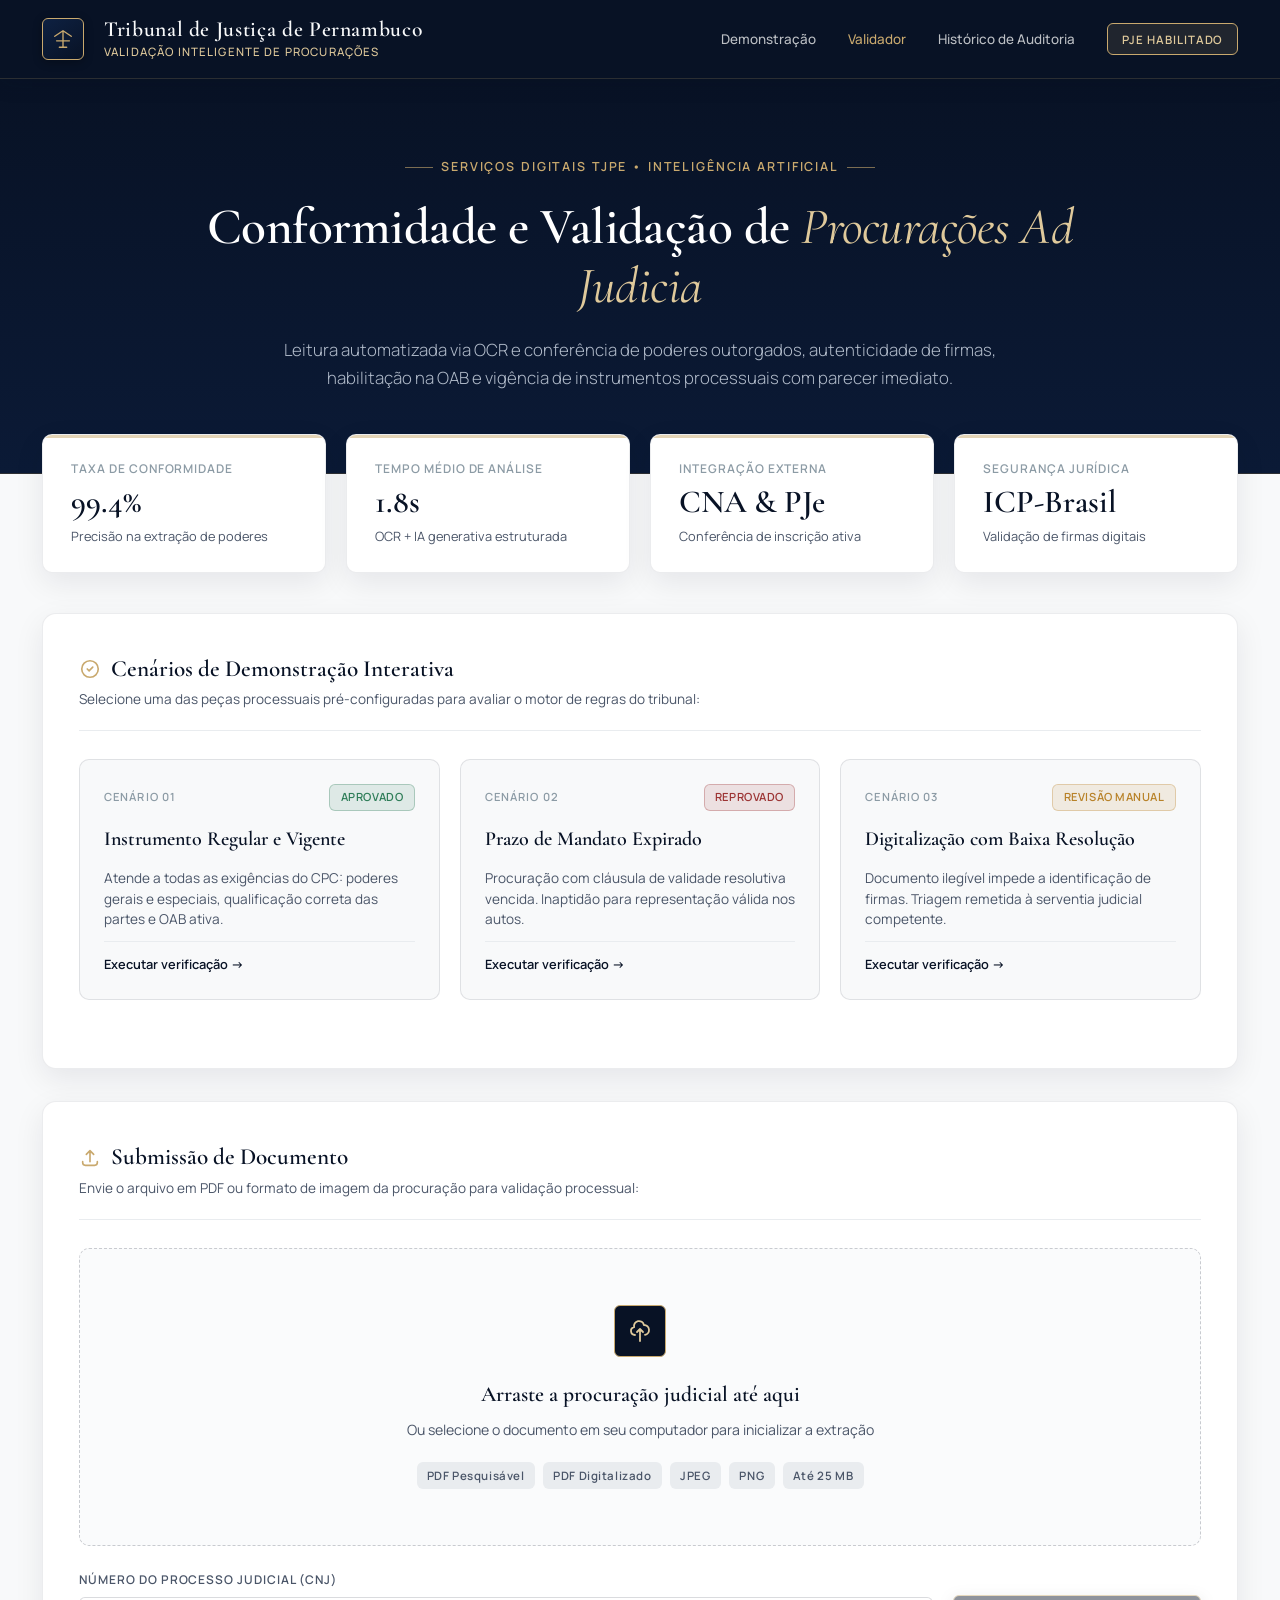
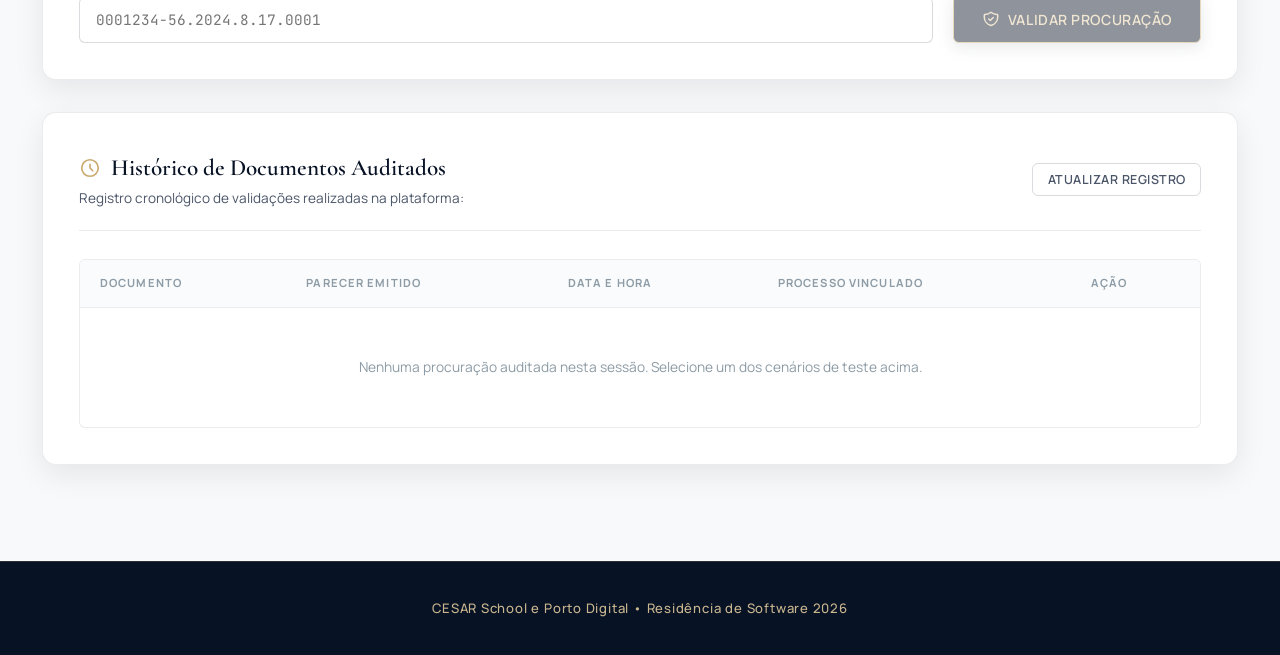
==== ABRIR_SITE.html @ 22f29d1a "feat: interface LegalTech Premium TJPE com paleta institucional e demonstrador interativo" ====
<!DOCTYPE html>
<html lang="pt-BR">
<head>
  <meta charset="UTF-8" />
  <meta name="viewport" content="width=device-width, initial-scale=1.0" />
  <title>TJPE — Validação Inteligente de Procurações</title>
  
  <!-- Tipografia LegalTech Premium: Cormorant Garamond & Manrope -->
  <link rel="preconnect" href="https://fonts.googleapis.com" />
  <link rel="preconnect" href="https://fonts.gstatic.com" crossorigin />
  <link href="https://fonts.googleapis.com/css2?family=Cormorant+Garamond:ital,wght@0,400;0,500;0,600;0,700;1,400&family=Manrope:wght@300;400;500;600;700&family=JetBrains+Mono:wght@400;500&display=swap" rel="stylesheet" />

  <style>
    /* ============================================================
       IDENTIDADE VISUAL: LEGALTECH PREMIUM — TJPE
       Azul-Marinho Profundo | Dourado Champanhe | Branco Off-White
       ============================================================ */
    :root {
      /* Cores Institucionais */
      --marinho-profundo:  #081225;
      --marinho-primario:   #0b1a36;
      --marinho-card:       #0e2142;
      --marinho-hover:      #132b57;
      --marinho-borda:      rgba(201, 169, 110, 0.18);
      
      /* Dourado Champanhe */
      --champanhe:          #c9a96e;
      --champanhe-claro:    #dfc99b;
      --champanhe-suave:    rgba(201, 169, 110, 0.12);
      --champanhe-glow:     rgba(201, 169, 110, 0.25);
      
      /* Tons Claros & Superfícies */
      --off-white:          #f8f9fa;
      --off-white-card:     #ffffff;
      --cinza-suave:        #e9ecef;
      --cinza-grafite:      #4a5568;
      --cinza-escuro:       #2d3748;
      --texto-muted:        #8c9ba5;
      
      /* Status Semânticos Discretos */
      --status-aprovado:    #2e7d58;
      --status-aprovado-bg: rgba(46, 125, 88, 0.12);
      --status-reprovado:   #9c3434;
      --status-reprovado-bg:rgba(156, 52, 52, 0.12);
      --status-revisao:     #b88228;
      --status-revisao-bg:  rgba(184, 130, 40, 0.12);
      
      /* Geometria e Sombras */
      --radius-sm: 6px;
      --radius-md: 10px;
      --radius-lg: 14px;
      --sombra-sutil: 0 4px 20px rgba(0, 0, 0, 0.05);
      --sombra-card: 0 10px 30px rgba(8, 18, 37, 0.08);
      --transicao: all 0.28s cubic-bezier(0.16, 1, 0.3, 1);
    }

    *, *::before, *::after { box-sizing: border-box; margin: 0; padding: 0; }
    html { scroll-behavior: smooth; }

    body {
      background-color: var(--off-white);
      color: var(--cinza-escuro);
      font-family: 'Manrope', system-ui, -apple-system, sans-serif;
      font-size: 15px;
      line-height: 1.65;
      min-height: 100vh;
      display: flex;
      flex-direction: column;
      -webkit-font-smoothing: antialiased;
    }

    /* ---- CABEÇALHO INSTITUCIONAL ---- */
    header {
      background-color: var(--marinho-profundo);
      border-bottom: 1px solid var(--marinho-borda);
      position: sticky;
      top: 0;
      z-index: 1000;
      box-shadow: 0 4px 20px rgba(8, 18, 37, 0.15);
    }

    .header-container {
      max-width: 1260px;
      margin: 0 auto;
      padding: 0 2rem;
      height: 78px;
      display: flex;
      align-items: center;
      justify-content: space-between;
    }

    .brand-group {
      display: flex;
      align-items: center;
      gap: 1.25rem;
      text-decoration: none;
    }

    .brand-seal {
      width: 42px;
      height: 42px;
      border: 1px solid var(--champanhe);
      border-radius: var(--radius-sm);
      display: flex;
      align-items: center;
      justify-content: center;
      background: linear-gradient(145deg, var(--marinho-card), var(--marinho-profundo));
      box-shadow: 0 2px 10px rgba(0,0,0,0.3);
    }

    .brand-seal svg {
      width: 22px;
      height: 22px;
      fill: none;
      stroke: var(--champanhe);
      stroke-width: 1.5;
    }

    .brand-text {
      display: flex;
      flex-direction: column;
    }

    .brand-name {
      font-family: 'Cormorant Garamond', Georgia, serif;
      font-size: 1.35rem;
      font-weight: 600;
      letter-spacing: 0.03em;
      color: var(--off-white);
      line-height: 1.15;
    }

    .brand-subtitle {
      font-size: 0.72rem;
      font-weight: 500;
      color: var(--champanhe-claro);
      letter-spacing: 0.1em;
      text-transform: uppercase;
    }

    .nav-links {
      display: flex;
      align-items: center;
      gap: 2rem;
    }

    .nav-link {
      font-size: 0.84rem;
      font-weight: 500;
      color: rgba(248, 249, 250, 0.75);
      text-decoration: none;
      transition: var(--transicao);
      display: flex;
      align-items: center;
      gap: 0.4rem;
    }

    .nav-link:hover, .nav-link.active {
      color: var(--champanhe);
    }

    .nav-badge-inst {
      border: 1px solid var(--champanhe);
      color: var(--champanhe-claro);
      background: var(--champanhe-suave);
      font-size: 0.72rem;
      font-weight: 600;
      letter-spacing: 0.08em;
      text-transform: uppercase;
      padding: 0.35rem 0.85rem;
      border-radius: var(--radius-sm);
    }

    /* ---- HERO / APRESENTAÇÃO ---- */
    .hero-banner {
      background: linear-gradient(180deg, var(--marinho-profundo) 0%, var(--marinho-primario) 100%);
      color: var(--off-white);
      padding: 4.5rem 2rem 5rem;
      position: relative;
      border-bottom: 1px solid rgba(201, 169, 110, 0.2);
    }

    .hero-content {
      max-width: 900px;
      margin: 0 auto;
      text-align: center;
    }

    .hero-pre-title {
      display: inline-flex;
      align-items: center;
      gap: 0.5rem;
      font-size: 0.78rem;
      font-weight: 600;
      color: var(--champanhe);
      text-transform: uppercase;
      letter-spacing: 0.15em;
      margin-bottom: 1.25rem;
    }

    .hero-pre-title::before, .hero-pre-title::after {
      content: '';
      display: inline-block;
      width: 28px;
      height: 1px;
      background: var(--champanhe);
      opacity: 0.6;
    }

    .hero-title {
      font-family: 'Cormorant Garamond', Georgia, serif;
      font-size: clamp(2.2rem, 4.5vw, 3.2rem);
      font-weight: 600;
      letter-spacing: -0.01em;
      line-height: 1.15;
      margin-bottom: 1.25rem;
      color: #ffffff;
    }

    .hero-title span {
      color: var(--champanhe-claro);
      font-style: italic;
      font-weight: 400;
    }

    .hero-description {
      font-size: 1.05rem;
      color: #b0bac9;
      font-weight: 300;
      line-height: 1.7;
      max-width: 720px;
      margin: 0 auto;
    }

    /* ---- ÁREA PRINCIPAL ---- */
    main {
      flex: 1;
      max-width: 1260px;
      width: 100%;
      margin: -2.5rem auto 4rem;
      padding: 0 2rem;
      position: relative;
      z-index: 10;
    }

    /* ---- CARDS DE INDICADORES (PAINEL RÁPIDO) ---- */
    .metric-grid {
      display: grid;
      grid-template-columns: repeat(auto-fit, minmax(220px, 1fr));
      gap: 1.25rem;
      margin-bottom: 2.5rem;
    }

    .metric-card {
      background: var(--off-white-card);
      border: 1px solid rgba(8, 18, 37, 0.08);
      border-radius: var(--radius-md);
      padding: 1.5rem 1.75rem;
      box-shadow: var(--sombra-card);
      display: flex;
      flex-direction: column;
      gap: 0.5rem;
      position: relative;
      overflow: hidden;
    }

    .metric-card::before {
      content: '';
      position: absolute;
      top: 0; left: 0; right: 0;
      height: 3px;
      background: var(--champanhe);
      opacity: 0.5;
    }

    .metric-label {
      font-size: 0.75rem;
      font-weight: 600;
      color: var(--texto-muted);
      text-transform: uppercase;
      letter-spacing: 0.08em;
    }

    .metric-value {
      font-family: 'Cormorant Garamond', Georgia, serif;
      font-size: 2rem;
      font-weight: 600;
      color: var(--marinho-profundo);
      line-height: 1;
    }

    .metric-desc {
      font-size: 0.8rem;
      color: var(--cinza-grafite);
    }

    /* ---- CARDS INSTITUCIONAIS GERAIS ---- */
    .card-panel {
      background: var(--off-white-card);
      border: 1px solid rgba(8, 18, 37, 0.08);
      border-radius: var(--radius-lg);
      padding: 2.25rem;
      box-shadow: var(--sombra-card);
      margin-bottom: 2rem;
    }

    .panel-header {
      display: flex;
      align-items: center;
      justify-content: space-between;
      border-bottom: 1px solid var(--cinza-suave);
      padding-bottom: 1.25rem;
      margin-bottom: 1.75rem;
    }

    .panel-title {
      font-family: 'Cormorant Garamond', Georgia, serif;
      font-size: 1.45rem;
      font-weight: 600;
      color: var(--marinho-profundo);
      display: flex;
      align-items: center;
      gap: 0.65rem;
    }

    .panel-title svg {
      width: 22px;
      height: 22px;
      stroke: var(--champanhe);
      stroke-width: 1.8;
      fill: none;
    }

    .panel-subtitle {
      font-size: 0.85rem;
      color: var(--cinza-grafite);
    }

    /* ---- CENÁRIOS DE DEMONSTRAÇÃO JURÍDICA ---- */
    .scenarios-grid {
      display: grid;
      grid-template-columns: repeat(auto-fit, minmax(280px, 1fr));
      gap: 1.25rem;
      margin-bottom: 2rem;
    }

    .scenario-box {
      border: 1px solid rgba(8, 18, 37, 0.1);
      border-radius: var(--radius-md);
      padding: 1.5rem;
      background: var(--off-white);
      cursor: pointer;
      transition: var(--transicao);
      display: flex;
      flex-direction: column;
      gap: 0.75rem;
    }

    .scenario-box:hover {
      border-color: var(--champanhe);
      background: #ffffff;
      box-shadow: 0 8px 24px rgba(201, 169, 110, 0.15);
      transform: translateY(-2px);
    }

    .scenario-top {
      display: flex;
      align-items: center;
      justify-content: space-between;
    }

    .scenario-tag {
      font-size: 0.7rem;
      font-weight: 600;
      color: var(--texto-muted);
      letter-spacing: 0.1em;
      text-transform: uppercase;
    }

    .scenario-badge {
      font-size: 0.7rem;
      font-weight: 600;
      padding: 0.2rem 0.65rem;
      border-radius: var(--radius-sm);
      text-transform: uppercase;
      letter-spacing: 0.05em;
    }

    .scenario-badge.aprovado  { background: var(--status-aprovado-bg);  color: var(--status-aprovado); border: 1px solid rgba(46, 125, 88, 0.3); }
    .scenario-badge.reprovado { background: var(--status-reprovado-bg); color: var(--status-reprovado); border: 1px solid rgba(156, 52, 52, 0.3); }
    .scenario-badge.revisao   { background: var(--status-revisao-bg);   color: var(--status-revisao); border: 1px solid rgba(184, 130, 40, 0.3); }

    .scenario-title {
      font-family: 'Cormorant Garamond', Georgia, serif;
      font-size: 1.25rem;
      font-weight: 600;
      color: var(--marinho-profundo);
    }

    .scenario-desc {
      font-size: 0.85rem;
      color: var(--cinza-grafite);
      line-height: 1.5;
    }

    .scenario-cta {
      margin-top: auto;
      padding-top: 0.75rem;
      font-size: 0.8rem;
      font-weight: 600;
      color: var(--marinho-profundo);
      display: flex;
      align-items: center;
      gap: 0.35rem;
      border-top: 1px solid var(--cinza-suave);
    }

    /* ---- ÁREA DE UPLOAD ELEGANTE ---- */
    .upload-zone-legal {
      border: 1.5px dashed rgba(8, 18, 37, 0.2);
      border-radius: var(--radius-md);
      padding: 3.5rem 2rem;
      text-align: center;
      background: #fafbfc;
      cursor: pointer;
      position: relative;
      transition: var(--transicao);
    }

    .upload-zone-legal:hover, .upload-zone-legal.dragover {
      border-color: var(--champanhe);
      background: rgba(201, 169, 110, 0.04);
    }

    .upload-zone-legal input[type="file"] {
      position: absolute;
      inset: 0;
      opacity: 0;
      cursor: pointer;
      width: 100%;
      height: 100%;
    }

    .upload-icon-legal {
      width: 52px;
      height: 52px;
      margin: 0 auto 1.25rem;
      border-radius: var(--radius-sm);
      background: var(--marinho-profundo);
      display: flex;
      align-items: center;
      justify-content: center;
      border: 1px solid var(--champanhe);
    }

    .upload-icon-legal svg {
      width: 24px;
      height: 24px;
      stroke: var(--champanhe-claro);
      fill: none;
      stroke-width: 1.8;
    }

    .upload-prompt-title {
      font-family: 'Cormorant Garamond', Georgia, serif;
      font-size: 1.35rem;
      font-weight: 600;
      color: var(--marinho-profundo);
      margin-bottom: 0.35rem;
    }

    .upload-prompt-sub {
      font-size: 0.88rem;
      color: var(--cinza-grafite);
      margin-bottom: 1.25rem;
    }

    .format-tags {
      display: flex;
      justify-content: center;
      gap: 0.5rem;
      flex-wrap: wrap;
    }

    .format-tag {
      font-size: 0.72rem;
      font-weight: 600;
      color: var(--cinza-grafite);
      background: var(--cinza-suave);
      padding: 0.25rem 0.65rem;
      border-radius: var(--radius-sm);
      letter-spacing: 0.05em;
    }

    /* ---- PREVIEW ARQUIVO ---- */
    .file-preview-strip {
      margin-top: 1.25rem;
      background: #f1f4f8;
      border: 1px solid rgba(8, 18, 37, 0.1);
      border-radius: var(--radius-sm);
      padding: 0.85rem 1.25rem;
      display: flex;
      align-items: center;
      justify-content: space-between;
    }

    .file-preview-meta {
      display: flex;
      align-items: center;
      gap: 0.75rem;
    }

    .file-preview-title {
      font-size: 0.9rem;
      font-weight: 600;
      color: var(--marinho-profundo);
    }

    .file-preview-size {
      font-size: 0.75rem;
      color: var(--texto-muted);
      font-family: 'JetBrains Mono', monospace;
    }

    /* ---- CAMPOS E BOTÕES ---- */
    .form-row {
      display: flex;
      gap: 1.25rem;
      align-items: flex-end;
      margin-top: 1.5rem;
      flex-wrap: wrap;
    }

    .form-group-legal {
      flex: 1;
      min-width: 260px;
    }

    .field-label {
      display: block;
      font-size: 0.75rem;
      font-weight: 600;
      color: var(--cinza-grafite);
      text-transform: uppercase;
      letter-spacing: 0.08em;
      margin-bottom: 0.45rem;
    }

    .field-input {
      width: 100%;
      padding: 0.8rem 1rem;
      border: 1px solid rgba(8, 18, 37, 0.15);
      border-radius: var(--radius-sm);
      font-family: 'JetBrains Mono', monospace;
      font-size: 0.9rem;
      color: var(--cinza-escuro);
      background: #ffffff;
      transition: var(--transicao);
    }

    .field-input:focus {
      outline: none;
      border-color: var(--champanhe);
      box-shadow: 0 0 0 3px rgba(201, 169, 110, 0.2);
    }

    .btn-institution {
      display: inline-flex;
      align-items: center;
      justify-content: center;
      gap: 0.5rem;
      padding: 0.85rem 1.75rem;
      border-radius: var(--radius-sm);
      font-size: 0.88rem;
      font-weight: 600;
      letter-spacing: 0.04em;
      cursor: pointer;
      transition: var(--transicao);
      border: none;
      text-transform: uppercase;
      font-family: 'Manrope', sans-serif;
    }

    .btn-institution-primary {
      background: var(--marinho-profundo);
      color: var(--champanhe-claro);
      border: 1px solid var(--champanhe);
      box-shadow: 0 4px 15px rgba(8, 18, 37, 0.2);
    }

    .btn-institution-primary:hover:not(:disabled) {
      background: var(--marinho-card);
      color: #ffffff;
      box-shadow: 0 6px 20px rgba(8, 18, 37, 0.3);
      transform: translateY(-1px);
    }

    .btn-institution-primary:disabled {
      opacity: 0.45;
      cursor: not-allowed;
    }

    .btn-institution-outline {
      background: transparent;
      border: 1px solid rgba(8, 18, 37, 0.15);
      color: var(--cinza-grafite);
      padding: 0.45rem 0.9rem;
      font-size: 0.78rem;
    }

    .btn-institution-outline:hover {
      border-color: var(--marinho-profundo);
      color: var(--marinho-profundo);
      background: var(--cinza-suave);
    }

    /* ---- STATUS DE PROCESSAMENTO ---- */
    .processing-block {
      margin-top: 1.75rem;
      padding-top: 1.5rem;
      border-top: 1px solid var(--cinza-suave);
    }

    .processing-info {
      display: flex;
      justify-content: space-between;
      font-size: 0.82rem;
      font-weight: 600;
      color: var(--marinho-profundo);
      margin-bottom: 0.5rem;
    }

    .progress-bar-track {
      background: var(--cinza-suave);
      border-radius: 999px;
      height: 5px;
      overflow: hidden;
    }

    .progress-bar-fill {
      height: 100%;
      background: linear-gradient(90deg, var(--marinho-profundo), var(--champanhe));
      width: 0%;
      transition: width 0.35s ease;
    }

    .process-steps {
      display: flex;
      justify-content: space-between;
      margin-top: 1.25rem;
    }

    .step-item {
      display: flex;
      flex-direction: column;
      align-items: center;
      gap: 0.35rem;
      flex: 1;
      opacity: 0.4;
      transition: var(--transicao);
    }

    .step-item.active { opacity: 1; }
    .step-item.completed { opacity: 0.9; }

    .step-bullet {
      width: 28px;
      height: 28px;
      border-radius: 50%;
      background: #ffffff;
      border: 1px solid rgba(8, 18, 37, 0.2);
      display: flex;
      align-items: center;
      justify-content: center;
      font-size: 0.75rem;
      font-weight: 600;
      color: var(--cinza-grafite);
    }

    .step-item.active .step-bullet {
      border-color: var(--champanhe);
      background: var(--marinho-profundo);
      color: var(--champanhe-claro);
    }

    .step-item.completed .step-bullet {
      border-color: var(--status-aprovado);
      background: var(--status-aprovado-bg);
      color: var(--status-aprovado);
    }

    .step-name {
      font-size: 0.68rem;
      font-weight: 600;
      color: var(--cinza-grafite);
      text-transform: uppercase;
      letter-spacing: 0.05em;
    }

    /* ---- RESULTADO DA VALIDAÇÃO ---- */
    .parecer-card {
      border-radius: var(--radius-md);
      padding: 1.75rem 2rem;
      margin-bottom: 2rem;
      display: flex;
      align-items: flex-start;
      gap: 1.5rem;
      border: 1px solid;
    }

    .parecer-card.aprovado {
      background: #f2f9f5;
      border-color: rgba(46, 125, 88, 0.3);
    }

    .parecer-card.reprovado {
      background: #fdf5f5;
      border-color: rgba(156, 52, 52, 0.3);
    }

    .parecer-card.revisao {
      background: #fdfbf5;
      border-color: rgba(184, 130, 40, 0.3);
    }

    .parecer-icon-box {
      width: 52px;
      height: 52px;
      border-radius: var(--radius-sm);
      display: flex;
      align-items: center;
      justify-content: center;
      flex-shrink: 0;
    }

    .parecer-card.aprovado .parecer-icon-box  { background: var(--status-aprovado); color: #fff; }
    .parecer-card.reprovado .parecer-icon-box { background: var(--status-reprovado); color: #fff; }
    .parecer-card.revisao .parecer-icon-box   { background: var(--status-revisao); color: #fff; }

    .parecer-icon-box svg {
      width: 28px;
      height: 28px;
      stroke: currentColor;
      fill: none;
      stroke-width: 2;
    }

    .parecer-title {
      font-family: 'Cormorant Garamond', Georgia, serif;
      font-size: 1.5rem;
      font-weight: 700;
      margin-bottom: 0.25rem;
    }

    .parecer-card.aprovado .parecer-title  { color: var(--status-aprovado); }
    .parecer-card.reprovado .parecer-title { color: var(--status-reprovado); }
    .parecer-card.revisao .parecer-title   { color: var(--status-revisao); }

    .parecer-text {
      font-size: 0.95rem;
      color: var(--cinza-escuro);
      line-height: 1.6;
    }

    /* ---- GRID DE DADOS EXTRAÍDOS ---- */
    .extracted-data-grid {
      display: grid;
      grid-template-columns: repeat(auto-fill, minmax(240px, 1fr));
      gap: 1rem;
      margin: 1.25rem 0 2rem;
    }

    .data-cell {
      background: #fafbfc;
      border: 1px solid rgba(8, 18, 37, 0.08);
      border-radius: var(--radius-sm);
      padding: 0.9rem 1.1rem;
    }

    .data-cell-label {
      font-size: 0.7rem;
      font-weight: 600;
      color: var(--texto-muted);
      text-transform: uppercase;
      letter-spacing: 0.08em;
      margin-bottom: 0.3rem;
    }

    .data-cell-val {
      font-size: 0.9rem;
      font-weight: 600;
      color: var(--marinho-profundo);
      word-break: break-word;
    }

    .data-cell-val.empty {
      color: #a0aec0;
      font-weight: 400;
      font-style: italic;
    }

    /* ---- ITENS DE VERIFICAÇÃO ---- */
    .checklist-rows {
      display: flex;
      flex-direction: column;
      gap: 0.65rem;
      margin-top: 1rem;
    }

    .checklist-row {
      display: flex;
      align-items: flex-start;
      gap: 0.85rem;
      padding: 0.85rem 1.1rem;
      border-radius: var(--radius-sm);
      font-size: 0.88rem;
      border: 1px solid;
    }

    .checklist-row.ok {
      background: #f7faf8;
      border-color: rgba(46, 125, 88, 0.2);
      color: #1e5239;
    }

    .checklist-row.erro {
      background: #fdf7f7;
      border-color: rgba(156, 52, 52, 0.2);
      color: #742525;
    }

    .checklist-row.aviso {
      background: #fdfaf4;
      border-color: rgba(184, 130, 40, 0.2);
      color: #8c6218;
    }

    .checklist-row.info {
      background: #f5f8fc;
      border-color: rgba(8, 18, 37, 0.15);
      color: var(--marinho-profundo);
    }

    /* ---- TABELA DE HISTÓRICO JURÍDICO ---- */
    .table-container-legal {
      overflow-x: auto;
      border: 1px solid rgba(8, 18, 37, 0.08);
      border-radius: var(--radius-sm);
      background: #ffffff;
    }

    table {
      width: 100%;
      border-collapse: collapse;
      font-size: 0.86rem;
      text-align: left;
    }

    thead th {
      padding: 0.9rem 1.25rem;
      font-size: 0.7rem;
      font-weight: 700;
      color: var(--texto-muted);
      letter-spacing: 0.1em;
      text-transform: uppercase;
      background: #fafbfc;
      border-bottom: 1px solid var(--cinza-suave);
      white-space: nowrap;
    }

    tbody tr {
      border-bottom: 1px solid var(--cinza-suave);
      transition: var(--transicao);
    }

    tbody tr:last-child { border-bottom: none; }
    tbody tr:hover { background: #f8fafc; }

    tbody td {
      padding: 0.95rem 1.25rem;
      vertical-align: middle;
      color: var(--cinza-escuro);
    }

    .doc-name {
      font-weight: 600;
      color: var(--marinho-profundo);
      display: flex;
      align-items: center;
      gap: 0.5rem;
    }

    .badge-status-tab {
      display: inline-flex;
      align-items: center;
      gap: 0.35rem;
      font-size: 0.72rem;
      font-weight: 600;
      padding: 0.25rem 0.65rem;
      border-radius: var(--radius-sm);
      text-transform: uppercase;
      letter-spacing: 0.04em;
    }

    .badge-status-tab.aprovado  { background: var(--status-aprovado-bg);  color: var(--status-aprovado); }
    .badge-status-tab.reprovado { background: var(--status-reprovado-bg); color: var(--status-reprovado); }
    .badge-status-tab.revisao   { background: var(--status-revisao-bg);   color: var(--status-revisao); }

    /* ---- TOAST INSTITUCIONAL ---- */
    .toast-deck {
      position: fixed;
      bottom: 2rem;
      right: 2rem;
      z-index: 9999;
      display: flex;
      flex-direction: column;
      gap: 0.5rem;
    }

    .toast-msg {
      background: var(--marinho-profundo);
      color: var(--off-white);
      border: 1px solid var(--champanhe);
      border-radius: var(--radius-sm);
      padding: 0.85rem 1.25rem;
      font-size: 0.85rem;
      box-shadow: 0 10px 30px rgba(0,0,0,0.25);
      animation: fadeInToast 0.3s ease;
      display: flex;
      align-items: center;
      gap: 0.65rem;
    }

    @keyframes fadeInToast {
      from { transform: translateY(15px); opacity: 0; }
      to   { transform: translateY(0);    opacity: 1; }
    }

    /* ---- RODAPÉ DISCRETO, ELEGANTE E CENTRALIZADO ---- */
    footer {
      background-color: var(--marinho-profundo);
      border-top: 1px solid var(--marinho-borda);
      padding: 2.25rem 1.5rem;
      margin-top: auto;
      text-align: center;
    }

    .footer-single-text {
      font-size: 0.82rem;
      font-weight: 500;
      color: var(--champanhe-claro);
      letter-spacing: 0.06em;
      opacity: 0.9;
    }

    .hidden { display: none !important; }

    /* ---- RESPONSIVIDADE ---- */
    @media (max-width: 768px) {
      .header-container { height: 68px; padding: 0 1rem; }
      .nav-links { display: none; }
      .hero-banner { padding: 3.5rem 1rem 4rem; }
      main { padding: 0 1rem; margin-top: -1.5rem; }
      .card-panel { padding: 1.5rem; }
      .process-steps { display: none; }
      .parecer-card { flex-direction: column; gap: 1rem; }
    }
  </style>
</head>
<body>

  <!-- CABEÇALHO INSTITUCIONAL -->
  <header>
    <div class="header-container">
      <a href="#" class="brand-group">
        <div class="brand-seal">
          <svg viewBox="0 0 24 24">
            <path d="M12 3v18M3 9l9-6 9 6M5 14h14M8 21h8" stroke-linecap="round" stroke-linejoin="round"/>
          </svg>
        </div>
        <div class="brand-text">
          <span class="brand-name">Tribunal de Justiça de Pernambuco</span>
          <span class="brand-subtitle">Validação Inteligente de Procurações</span>
        </div>
      </a>

      <nav class="nav-links">
        <a href="#cenarios" class="nav-link">Demonstração</a>
        <a href="#upload" class="nav-link active">Validador</a>
        <a href="#historico" class="nav-link">Histórico de Auditoria</a>
        <span class="nav-badge-inst">PJe Habilitado</span>
      </nav>
    </div>
  </header>

  <!-- HERO / IDENTIFICAÇÃO DO SERVIÇO -->
  <section class="hero-banner">
    <div class="hero-content">
      <div class="hero-pre-title">Serviços Digitais TJPE • Inteligência Artificial</div>
      <h1 class="hero-title">Conformidade e Validação de <span>Procurações Ad Judicia</span></h1>
      <p class="hero-description">
        Leitura automatizada via OCR e conferência de poderes outorgados, autenticidade de firmas, habilitação na OAB e vigência de instrumentos processuais com parecer imediato.
      </p>
    </div>
  </section>

  <main>

    <!-- INDICADORES PRINCIPAIS -->
    <div class="metric-grid">
      <div class="metric-card">
        <span class="metric-label">Taxa de Conformidade</span>
        <span class="metric-value">99.4%</span>
        <span class="metric-desc">Precisão na extração de poderes</span>
      </div>
      <div class="metric-card">
        <span class="metric-label">Tempo Médio de Análise</span>
        <span class="metric-value">1.8s</span>
        <span class="metric-desc">OCR + IA generativa estruturada</span>
      </div>
      <div class="metric-card">
        <span class="metric-label">Integração Externa</span>
        <span class="metric-value">CNA & PJe</span>
        <span class="metric-desc">Conferência de inscrição ativa</span>
      </div>
      <div class="metric-card">
        <span class="metric-label">Segurança Jurídica</span>
        <span class="metric-value">ICP-Brasil</span>
        <span class="metric-desc">Validação de firmas digitais</span>
      </div>
    </div>

    <!-- CENÁRIOS INSTITUCIONAIS -->
    <section id="cenarios" class="card-panel">
      <div class="panel-header">
        <div>
          <h2 class="panel-title">
            <svg viewBox="0 0 24 24"><path d="M9 12l2 2 4-4m6 2a9 9 0 11-18 0 9 9 0 0118 0z" stroke-linecap="round"/></svg>
            Cenários de Demonstração Interativa
          </h2>
          <p class="panel-subtitle">Selecione uma das peças processuais pré-configuradas para avaliar o motor de regras do tribunal:</p>
        </div>
      </div>

      <div class="scenarios-grid">
        <!-- Cenário 1 -->
        <div class="scenario-box" onclick="acionarCenario('cenario1')">
          <div class="scenario-top">
            <span class="scenario-tag">Cenário 01</span>
            <span class="scenario-badge aprovado">Aprovado</span>
          </div>
          <div class="scenario-title">Instrumento Regular e Vigente</div>
          <div class="scenario-desc">Atende a todas as exigências do CPC: poderes gerais e especiais, qualificação correta das partes e OAB ativa.</div>
          <div class="scenario-cta">Executar verificação →</div>
        </div>

        <!-- Cenário 2 -->
        <div class="scenario-box" onclick="acionarCenario('cenario2')">
          <div class="scenario-top">
            <span class="scenario-tag">Cenário 02</span>
            <span class="scenario-badge reprovado">Reprovado</span>
          </div>
          <div class="scenario-title">Prazo de Mandato Expirado</div>
          <div class="scenario-desc">Procuração com cláusula de validade resolutiva vencida. Inaptidão para representação válida nos autos.</div>
          <div class="scenario-cta">Executar verificação →</div>
        </div>

        <!-- Cenário 3 -->
        <div class="scenario-box" onclick="acionarCenario('cenario3')">
          <div class="scenario-top">
            <span class="scenario-tag">Cenário 03</span>
            <span class="scenario-badge revisao">Revisão Manual</span>
          </div>
          <div class="scenario-title">Digitalização com Baixa Resolução</div>
          <div class="scenario-desc">Documento ilegível impede a identificação de firmas. Triagem remetida à serventia judicial competente.</div>
          <div class="scenario-cta">Executar verificação →</div>
        </div>
      </div>
    </section>

    <!-- ÁREA DE UPLOAD E SUBMISSÃO -->
    <section id="upload" class="card-panel">
      <div class="panel-header">
        <div>
          <h2 class="panel-title">
            <svg viewBox="0 0 24 24"><path d="M4 16v1a3 3 0 003 3h10a3 3 0 003-3v-1m-4-8l-4-4m0 0L8 8m4-4v12" stroke-linecap="round" stroke-linejoin="round"/></svg>
            Submissão de Documento
          </h2>
          <p class="panel-subtitle">Envie o arquivo em PDF ou formato de imagem da procuração para validação processual:</p>
        </div>
      </div>

      <div class="upload-zone-legal" id="uploadDropZone">
        <input type="file" id="fileUploadInput" accept=".pdf,.jpg,.jpeg,.png" />
        <div class="upload-icon-legal">
          <svg viewBox="0 0 24 24"><path d="M7 16a4 4 0 01-.88-7.903A5 5 0 1115.9 6L16 6a5 5 0 011 9.9M15 13l-3-3m0 0l-3 3m3-3v12" stroke-linecap="round" stroke-linejoin="round"/></svg>
        </div>
        <div class="upload-prompt-title">Arraste a procuração judicial até aqui</div>
        <div class="upload-prompt-sub">Ou selecione o documento em seu computador para inicializar a extração</div>
        <div class="format-tags">
          <span class="format-tag">PDF Pesquisável</span>
          <span class="format-tag">PDF Digitalizado</span>
          <span class="format-tag">JPEG</span>
          <span class="format-tag">PNG</span>
          <span class="format-tag">Até 25 MB</span>
        </div>
      </div>

      <!-- Preview do Arquivo Selecionado -->
      <div class="file-preview-strip hidden" id="filePreviewStrip">
        <div class="file-preview-meta">
          <svg width="22" height="22" viewBox="0 0 24 24" fill="none" stroke="#081225" stroke-width="1.8">
            <path d="M13 2H6a2 2 0 00-2 2v16a2 2 0 002 2h12a2 2 0 002-2V9z"></path>
            <path d="M13 2v7h7"></path>
          </svg>
          <div>
            <div class="file-preview-title" id="previewFileName">—</div>
            <div class="file-preview-size" id="previewFileSize">—</div>
          </div>
        </div>
        <span class="format-tag" style="background:var(--champanhe-suave); color:var(--marinho-profundo)">Pronto para Envio</span>
      </div>

      <!-- Formulário Processual -->
      <div class="form-row">
        <div class="form-group-legal">
          <label class="field-label" for="numeroProcessoInput">Número do Processo Judicial (CNJ)</label>
          <input type="text" class="field-input" id="numeroProcessoInput" placeholder="0001234-56.2024.8.17.0001" maxlength="25" />
        </div>
        <button class="btn-institution btn-institution-primary" id="btnValidar" disabled onclick="processarEnvio()">
          <svg width="18" height="18" viewBox="0 0 24 24" fill="none" stroke="currentColor" stroke-width="2">
            <path d="M9 12l2 2 4-4m5.618-4.016A11.955 11.955 0 0112 2.944a11.955 11.955 0 01-8.618 3.04A12.02 12.02 0 003 9c0 5.591 3.824 10.29 9 11.622 5.176-1.332 9-6.03 9-11.622 0-1.042-.133-2.052-.382-3.016z" stroke-linecap="round" stroke-linejoin="round"/>
          </svg>
          <span>Validar Procuração</span>
        </button>
      </div>

      <!-- Barra de Progresso e Stepper Processual -->
      <div class="processing-block hidden" id="processingBlock">
        <div class="processing-info">
          <span id="processTextStatus">Iniciando análise pericial…</span>
          <span id="processPercentage">0%</span>
        </div>
        <div class="progress-bar-track">
          <div class="progress-bar-fill" id="progressBarFill"></div>
        </div>
        <div class="process-steps">
          <div class="step-item" data-step="0"><div class="step-bullet">1</div><div class="step-name">Ingresso</div></div>
          <div class="step-item" data-step="1"><div class="step-bullet">2</div><div class="step-name">Tratamento</div></div>
          <div class="step-item" data-step="2"><div class="step-bullet">3</div><div class="step-name">OCR</div></div>
          <div class="step-item" data-step="3"><div class="step-bullet">4</div><div class="step-name">Inteligência</div></div>
          <div class="step-item" data-step="4"><div class="step-bullet">5</div><div class="step-name">Validação</div></div>
        </div>
      </div>
    </section>

    <!-- EXIBIÇÃO DE RESULTADO E PARECER -->
    <section class="card-panel hidden" id="resultadoPanel">
      <div id="resultadoContainer"></div>
    </section>

    <!-- HISTÓRICO DE DOCUMENTOS PROCESSADOS -->
    <section id="historico" class="card-panel">
      <div class="panel-header">
        <div>
          <h2 class="panel-title">
            <svg viewBox="0 0 24 24"><path d="M12 8v4l3 3m6-3a9 9 0 11-18 0 9 9 0 0118 0z" stroke-linecap="round" stroke-linejoin="round"/></svg>
            Histórico de Documentos Auditados
          </h2>
          <p class="panel-subtitle">Registro cronológico de validações realizadas na plataforma:</p>
        </div>
        <button class="btn-institution btn-institution-outline" onclick="atualizarHistoricoVisual()">
          Atualizar Registro
        </button>
      </div>

      <div class="table-container-legal">
        <table>
          <thead>
            <tr>
              <th>Documento</th>
              <th>Parecer Emitido</th>
              <th>Data e Hora</th>
              <th>Processo Vinculado</th>
              <th>Ação</th>
            </tr>
          </thead>
          <tbody id="tbodyHistoricoLegal">
            <tr>
              <td colspan="5" style="text-align:center; padding: 3rem; color:var(--texto-muted);">
                Nenhuma procuração auditada nesta sessão. Selecione um dos cenários de teste acima.
              </td>
            </tr>
          </tbody>
        </table>
      </div>
    </section>

  </main>

  <!-- RODAPÉ REQUISITADO: APENAS UMA VEZ, DISCRETO, ELEGANTE E CENTRALIZADO -->
  <footer>
    <div class="footer-single-text">
      CESAR School e Porto Digital • Residência de Software 2026
    </div>
  </footer>

  <!-- TOAST DE NOTIFICAÇÃO -->
  <div class="toast-deck" id="toastDeck"></div>

  <script>
  'use strict';

  // Base de Cenários Judiciais Pré-estruturados
  const DADOS_CENARIOS = {
    cenario1: {
      status: 'APROVADO',
      mensagem: 'Instrumento de mandato plenamente regular. Atende a todos os requisitos do Código de Processo Civil e provimentos do TJPE.',
      nomeArquivo: 'procuracao_ad_judicia_tjpe_valida.pdf',
      numeroProcessoCnj: '0001234-56.2024.8.17.0001',
      dataProcessamento: new Date().toISOString(),
      dadosExtraidos: {
        numeroProcessoCnj: '0001234-56.2024.8.17.0001',
        nomeOutorgante: 'Maria Helena Albuquerque Cavalcanti',
        cpfCnpjOutorgante: '123.456.789-09',
        nomeOutorgado: 'Dr. Roberto de Souza Leão',
        cpfCnpjOutorgado: '987.654.321-00',
        numeroOab: '45.890',
        secionalOab: 'PE',
        dataOutorga: '15/02/2025',
        dataValidade: 'Vigência por prazo indeterminado',
        poderesConcedidos: 'Cláusula Ad Judicia et Extra com poderes gerais para o foro e específicos para transigir e firmar compromissos.',
        finalidade: 'Representação em Ação Ordinária perante a Comarca do Recife.',
        possuiAssinatura: true,
        tipoAssinatura: 'Certificado Digital ICP-Brasil Válido',
        possuiCarimbo: true
      },
      checks: [
        { tipo: 'ok',    mensagem: 'Qualificação civil e cadastral das partes validada (CPF regular).' },
        { tipo: 'ok',    mensagem: 'Poderes outorgados conferem legitimidade postulatória nos autos.' },
        { tipo: 'ok',    mensagem: 'Inscrição profissional regular junto à Seccional OAB/PE.' },
        { tipo: 'ok',    mensagem: 'Assinatura eletrônica íntegra e não repudiável.' },
        { tipo: 'info',  mensagem: 'Correspondência de numeração com o processo de origem confirmada.' }
      ],
      motivosRejeicao: []
    },
    cenario2: {
      status: 'REPROVADO',
      mensagem: 'Instrumento com eficácia cessada por expiração de prazo resolutivo de vigência.',
      nomeArquivo: 'procuracao_prazo_determinado_vencida.pdf',
      numeroProcessoCnj: '0009876-54.2022.8.17.0002',
      dataProcessamento: new Date().toISOString(),
      dadosExtraidos: {
        numeroProcessoCnj: '0009876-54.2022.8.17.0002',
        nomeOutorgante: 'Comercial Distribuidora Nordestina S.A.',
        cpfCnpjOutorgante: '12.345.678/0001-95',
        nomeOutorgado: 'Dra. Camila de Barros e Silva',
        cpfCnpjOutorgado: '321.654.987-00',
        numeroOab: '12.980',
        secionalOab: 'PE',
        dataOutorga: '10/01/2021',
        dataValidade: '31/12/2022 (Expirado)',
        poderesConcedidos: 'Poderes restritos à defesa no processo de execução fiscal.',
        finalidade: 'Defesa Judicial perante o Tribunal de Justiça.',
        possuiAssinatura: true,
        tipoAssinatura: 'Física com chancela cartorária',
        possuiCarimbo: true
      },
      checks: [
        { tipo: 'ok',   mensagem: 'Representação de pessoa jurídica devidamente identificada com CNPJ ativo.' },
        { tipo: 'ok',   mensagem: 'Inscrição da patrona em situação regular na OAB.' },
        { tipo: 'erro', mensagem: 'EXPIRAÇÃO TEMPORAL: Prazo de eficácia findado em 31/12/2022.' }
      ],
      motivosRejeicao: [
        'O documento estabelece cláusula temporal de vigência já ultrapassada. Faz-se necessária a juntada de novo instrumento procuratório apto a convalidar os atos do patrono.'
      ]
    },
    cenario3: {
      status: 'REVISAO_MANUAL',
      mensagem: 'Condições materiais de digitalização insuficientes para certificação autônoma por IA.',
      nomeArquivo: 'digitalizacao_incompleta_e_ruidosa.jpg',
      numeroProcessoCnj: null,
      dataProcessamento: new Date().toISOString(),
      dadosExtraidos: {
        numeroProcessoCnj: null,
        nomeOutorgante: null,
        cpfCnpjOutorgante: null,
        nomeOutorgado: null,
        cpfCnpjOutorgado: null,
        numeroOab: null,
        secionalOab: null,
        dataOutorga: null,
        dataValidade: null,
        poderesConcedidos: null,
        finalidade: null,
        possuiAssinatura: null,
        tipoAssinatura: null,
        possuiCarimbo: null
      },
      checks: [
        { tipo: 'aviso', mensagem: 'Índice de legibilidade OCR abaixo do limiar de segurança jurídica (60 caracteres úteis).' },
        { tipo: 'aviso', mensagem: 'Inviabilidade de autenticação de firma por perda de nitidez gráfica.' },
        { tipo: 'info',  mensagem: 'Demanda transferida para o escaninho de triagem da diretoria judiciária.' }
      ],
      motivosRejeicao: [
        'A qualidade da imagem impede a extração fidedigna das informações essenciais (partes, poderes e assinatura). Solicita-se a apresentação de cópia em alta definição ou arquivo original nato-digital.'
      ]
    }
  };

  const listaHistorico = [];

  // Configuração da Área de Upload
  const dropZone = document.getElementById('uploadDropZone');
  const fileInput = document.getElementById('fileUploadInput');

  dropZone.addEventListener('dragover', (e) => { e.preventDefault(); dropZone.classList.add('dragover'); });
  dropZone.addEventListener('dragleave', () => dropZone.classList.remove('dragover'));
  dropZone.addEventListener('drop', (e) => {
    e.preventDefault();
    dropZone.classList.remove('dragover');
    if (e.dataTransfer.files[0]) carregarArquivoLocal(e.dataTransfer.files[0]);
  });
  fileInput.addEventListener('change', () => {
    if (fileInput.files[0]) carregarArquivoLocal(fileInput.files[0]);
  });

  function carregarArquivoLocal(file) {
    window._docFile = file;
    document.getElementById('filePreviewStrip').classList.remove('hidden');
    document.getElementById('previewFileName').textContent = file.name;
    document.getElementById('previewFileSize').textContent = formatarBytes(file.size);
    document.getElementById('btnValidar').disabled = false;
    dispararToast(`Arquivo "${file.name}" pronto para processamento.`);
  }

  // Execução de Cenário
  async function acionarCenario(chave) {
    dispararToast(`Carregando ${chave.toUpperCase()}…`);
    await executarPipelineProgresso();
    const cenario = DADOS_CENARIOS[chave];
    exibirParecer(cenario);
    listaHistorico.unshift({ ...cenario });
    atualizarTabelaHistorico();
  }

  // Processamento Manual
  async function processarEnvio() {
    if (!window._docFile) return;
    dispararToast('Processando documento submetido…');
    await executarPipelineProgresso();
    const resultado = { ...DADOS_CENARIOS.cenario1, nomeArquivo: window._docFile.name };
    exibirParecer(resultado);
    listaHistorico.unshift(resultado);
    atualizarTabelaHistorico();
  }

  // Animação de Barra de Progresso
  async function executarPipelineProgresso() {
    const block = document.getElementById('processingBlock');
    block.classList.remove('hidden');

    const etapas = [
      [15, 0, 'Recepção e integridade de arquivo…'],
      [35, 1, 'Tratamento de contraste e ruído ótico (OpenCV)…'],
      [60, 2, 'Extração textual por reconhecimento ótico (Tesseract OCR)…'],
      [85, 3, 'Interpretação semântica e estruturação por IA…'],
      [100, 4, 'Aplicação das regras processuais e de mandato…']
    ];

    for (const [pct, stepIdx, label] of etapas) {
      document.getElementById('progressBarFill').style.width = pct + '%';
      document.getElementById('processPercentage').textContent = pct + '%';
      document.getElementById('processTextStatus').textContent = label;
      document.querySelectorAll('.step-item').forEach((it, i) => {
        it.classList.remove('active', 'completed');
        if (i < stepIdx) it.classList.add('completed');
        else if (i === stepIdx) it.classList.add('active');
      });
      await new Promise(r => setTimeout(r, 400));
    }

    await new Promise(r => setTimeout(r, 300));
    block.classList.add('hidden');
  }

  // Renderização do Parecer Institucional
  function exibirParecer(dados) {
    const painel = document.getElementById('resultadoPanel');
    const container = document.getElementById('resultadoContainer');
    painel.classList.remove('hidden');
    painel.scrollIntoView({ behavior: 'smooth', block: 'start' });

    const status = dados.status || 'REVISAO_MANUAL';
    const cfg = {
      APROVADO: {
        cls: 'aprovado',
        titulo: 'PROCURAÇÃO REGULAR E APROVADA',
        icone: '<svg viewBox="0 0 24 24"><path d="M9 12l2 2 4-4m6 2a9 9 0 11-18 0 9 9 0 0118 0z" stroke-linecap="round"/></svg>'
      },
      REPROVADO: {
        cls: 'reprovado',
        titulo: 'PROCURAÇÃO REPROVADA',
        icone: '<svg viewBox="0 0 24 24"><path d="M10 14l2-2m0 0l2-2m-2 2l-2-2m2 2l2 2m7-2a9 9 0 11-18 0 9 9 0 0118 0z" stroke-linecap="round"/></svg>'
      },
      REVISAO_MANUAL: {
        cls: 'revisao',
        titulo: 'ENCAMINHADA PARA REVISÃO MANUAL',
        icone: '<svg viewBox="0 0 24 24"><path d="M12 9v2m0 4h.01m-6.938 4h13.856c1.54 0 2.502-1.667 1.732-3L13.732 4c-.77-1.333-2.694-1.333-3.464 0L3.34 16c-.77 1.333.192 3 1.732 3z" stroke-linecap="round"/></svg>'
      }
    }[status];

    const extr = dados.dadosExtraidos || {};
    const checks = dados.checks || [];
    const motivos = dados.motivosRejeicao || [];

    container.innerHTML = `
      <div class="parecer-card ${cfg.cls}">
        <div class="parecer-icon-box">${cfg.icone}</div>
        <div>
          <h3 class="parecer-title">${cfg.titulo}</h3>
          <p class="parecer-text">${dados.mensagem || ''}</p>
        </div>
      </div>

      <div class="panel-header" style="margin-top:2rem; margin-bottom:1rem; padding-bottom:0.75rem;">
        <h3 class="panel-title" style="font-size:1.25rem;">
          <svg viewBox="0 0 24 24"><path d="M9 5H7a2 2 0 00-2 2v12a2 2 0 002 2h10a2 2 0 002-2V7a2 2 0 00-2-2h-2M9 5a2 2 0 002 2h2a2 2 0 002-2M9 5a2 2 0 012-2h2a2 2 0 012 2" stroke-linecap="round"/></svg>
          Metadados Estruturados da Procuração
        </h3>
      </div>
      <div class="extracted-data-grid">
        ${renderizarGridDados(extr)}
      </div>

      ${checks.length ? `
        <div class="panel-header" style="margin-top:2rem; margin-bottom:1rem; padding-bottom:0.75rem;">
          <h3 class="panel-title" style="font-size:1.25rem;">
            <svg viewBox="0 0 24 24"><path d="M9 12l2 2 4-4m6 2a9 9 0 11-18 0 9 9 0 0118 0z" stroke-linecap="round"/></svg>
            Verificações Processuais Realizadas
          </h3>
        </div>
        <div class="checklist-rows">
          ${checks.map(c => `
            <div class="checklist-row ${c.tipo || 'info'}">
              <span>${c.tipo === 'ok' ? '✓' : c.tipo === 'erro' ? '✕' : 'ℹ'}</span>
              <span>${c.mensagem}</span>
            </div>
          `).join('')}
        </div>
      ` : ''}

      ${motivos.length ? `
        <div class="panel-header" style="margin-top:2rem; margin-bottom:1rem; padding-bottom:0.75rem;">
          <h3 class="panel-title" style="font-size:1.25rem; color:var(--status-reprovado);">
            <svg viewBox="0 0 24 24"><path d="M12 9v2m0 4h.01m-6.938 4h13.856c1.54 0 2.502-1.667 1.732-3L13.732 4c-.77-1.333-2.694-1.333-3.464 0L3.34 16c-.77 1.333.192 3 1.732 3z" stroke-linecap="round"/></svg>
            Fundamentação da Inaptidão
          </h3>
        </div>
        <div class="checklist-rows">
          ${motivos.map(m => `
            <div class="checklist-row erro">
              <span>✕</span>
              <span>${m}</span>
            </div>
          `).join('')}
        </div>
      ` : ''}
    `;
  }

  function renderizarGridDados(d) {
    const legendas = {
      numeroProcessoCnj: 'Nº Processo CNJ',
      nomeOutorgante: 'Outorgante (Mandante)',
      cpfCnpjOutorgante: 'CPF / CNPJ Outorgante',
      nomeOutorgado: 'Outorgado (Advogado)',
      cpfCnpjOutorgado: 'CPF do Outorgado',
      numeroOab: 'Registro OAB',
      secionalOab: 'Seccional OAB',
      dataOutorga: 'Data de Outorga',
      dataValidade: 'Prazo de Validade',
      poderesConcedidos: 'Poderes Concedidos',
      finalidade: 'Finalidade Processual',
      possuiAssinatura: 'Assinatura',
      tipoAssinatura: 'Modalidade da Assinatura',
      possuiCarimbo: 'Chancela / Carimbo'
    };

    return Object.entries(legendas).map(([chave, titulo]) => {
      let valor = d[chave];
      let vazio = false;
      if (valor === null || valor === undefined || valor === '') {
        valor = 'Não identificado';
        vazio = true;
      } else if (typeof valor === 'boolean') {
        valor = valor ? 'Identificado' : 'Não localizado';
      }

      return `
        <div class="data-cell">
          <div class="data-cell-label">${titulo}</div>
          <div class="data-cell-val ${vazio ? 'empty' : ''}">${valor}</div>
        </div>
      `;
    }).join('');
  }

  // Tabela Histórica
  function atualizarTabelaHistorico() {
    const tbody = document.getElementById('tbodyHistoricoLegal');
    if (!listaHistorico.length) return;

    tbody.innerHTML = listaHistorico.map((it, idx) => {
      const cls = it.status === 'APROVADO' ? 'aprovado' : it.status === 'REPROVADO' ? 'reprovado' : 'revisao';
      const label = it.status === 'APROVADO' ? 'Aprovado' : it.status === 'REPROVADO' ? 'Reprovado' : 'Revisão';
      const hora = new Date(it.dataProcessamento).toLocaleTimeString('pt-BR');

      return `
        <tr>
          <td><div class="doc-name">📄 ${it.nomeArquivo || 'documento.pdf'}</div></td>
          <td><span class="badge-status-tab ${cls}">${label}</span></td>
          <td style="font-family:'JetBrains Mono',monospace; font-size:0.8rem">${hora}</td>
          <td style="font-family:'JetBrains Mono',monospace">${it.numeroProcessoCnj || '—'}</td>
          <td>
            <button class="btn-institution btn-institution-outline" onclick="abrirRegistroHistorico(${idx})">
              Ver Parecer
            </button>
          </td>
        </tr>
      `;
    }).join('');
  }

  function abrirRegistroHistorico(i) {
    exibirParecer(listaHistorico[i]);
  }

  function atualizarHistoricoVisual() {
    atualizarTabelaHistorico();
    dispararToast('Histórico atualizado.');
  }

  function dispararToast(txt) {
    const deck = document.getElementById('toastDeck');
    const box = document.createElement('div');
    box.className = 'toast-msg';
    box.innerHTML = `<span>⚖️</span><span>${txt}</span>`;
    deck.appendChild(box);
    setTimeout(() => box.remove(), 3500);
  }

  function formatarBytes(b) {
    if (b < 1024) return b + ' B';
    if (b < 1024 * 1024) return (b / 1024).toFixed(1) + ' KB';
    return (b / (1024 * 1024)).toFixed(1) + ' MB';
  }
  </script>
</body>
</html>
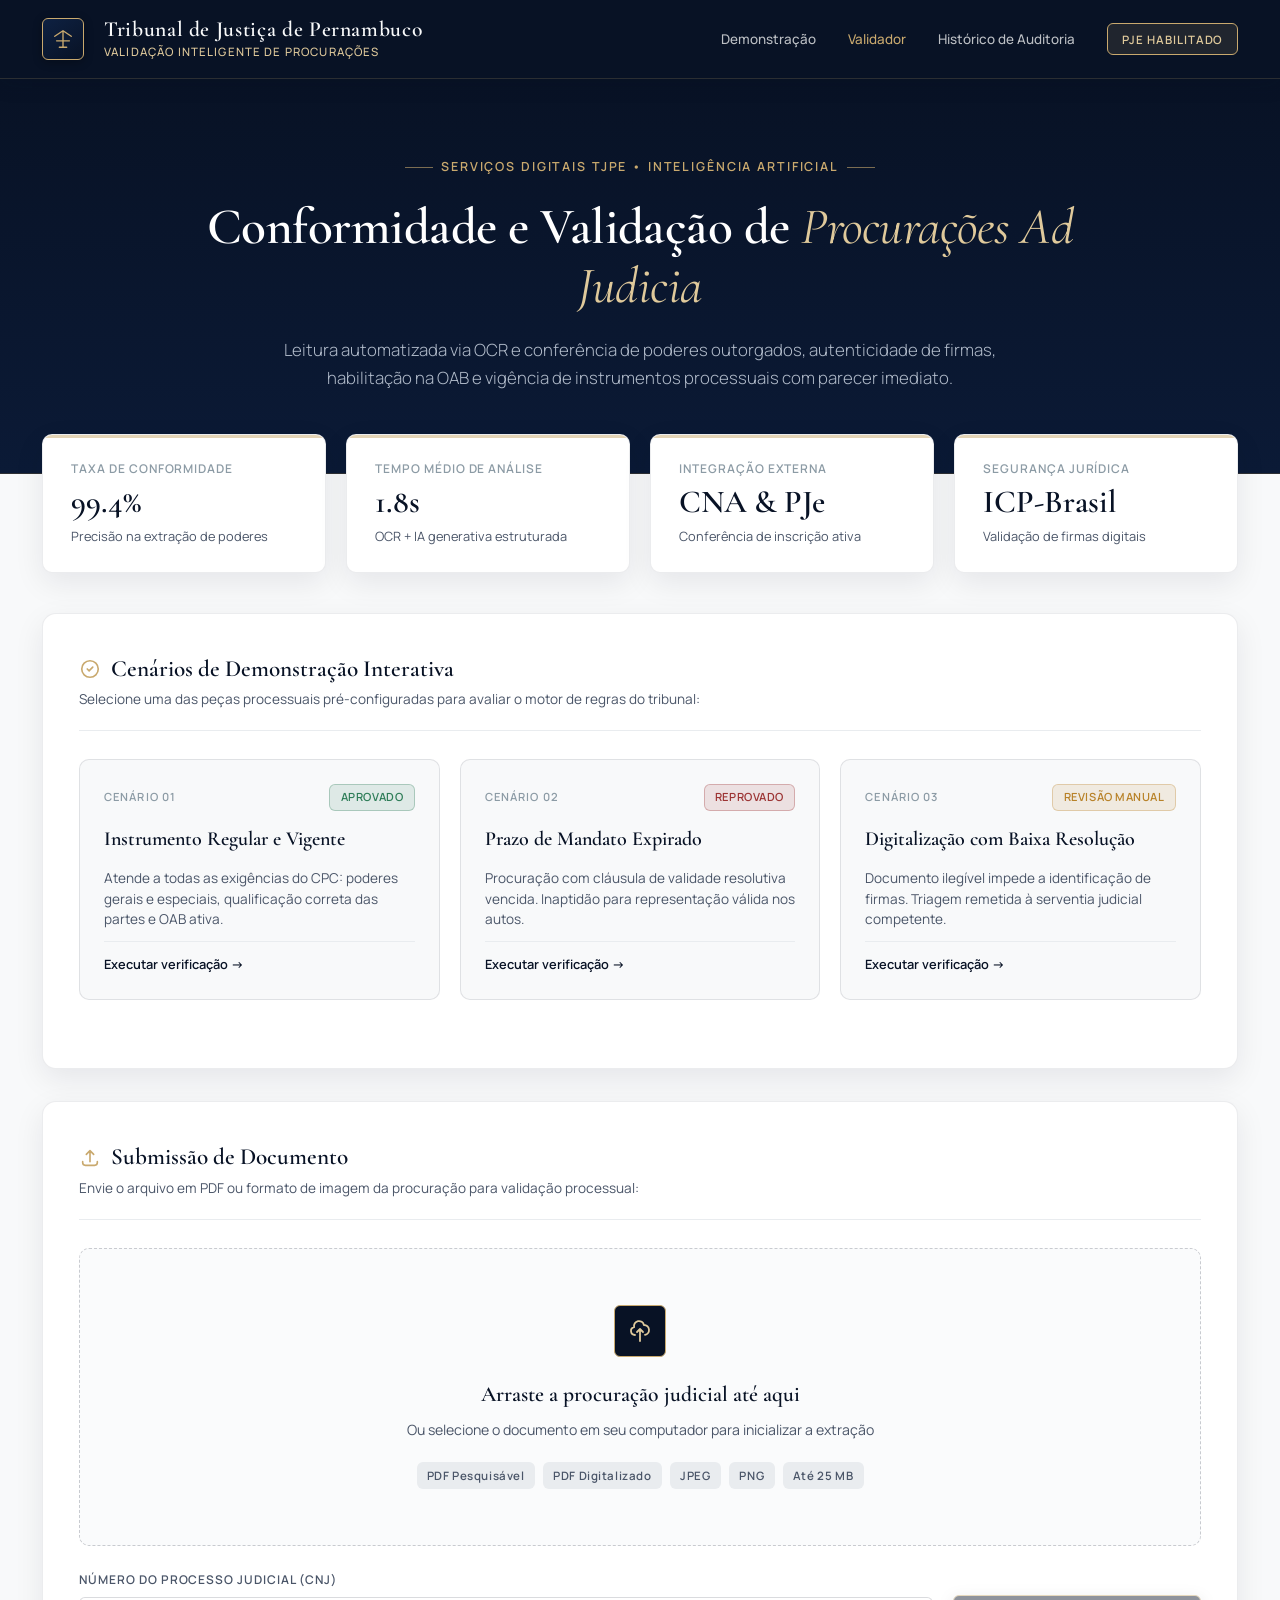
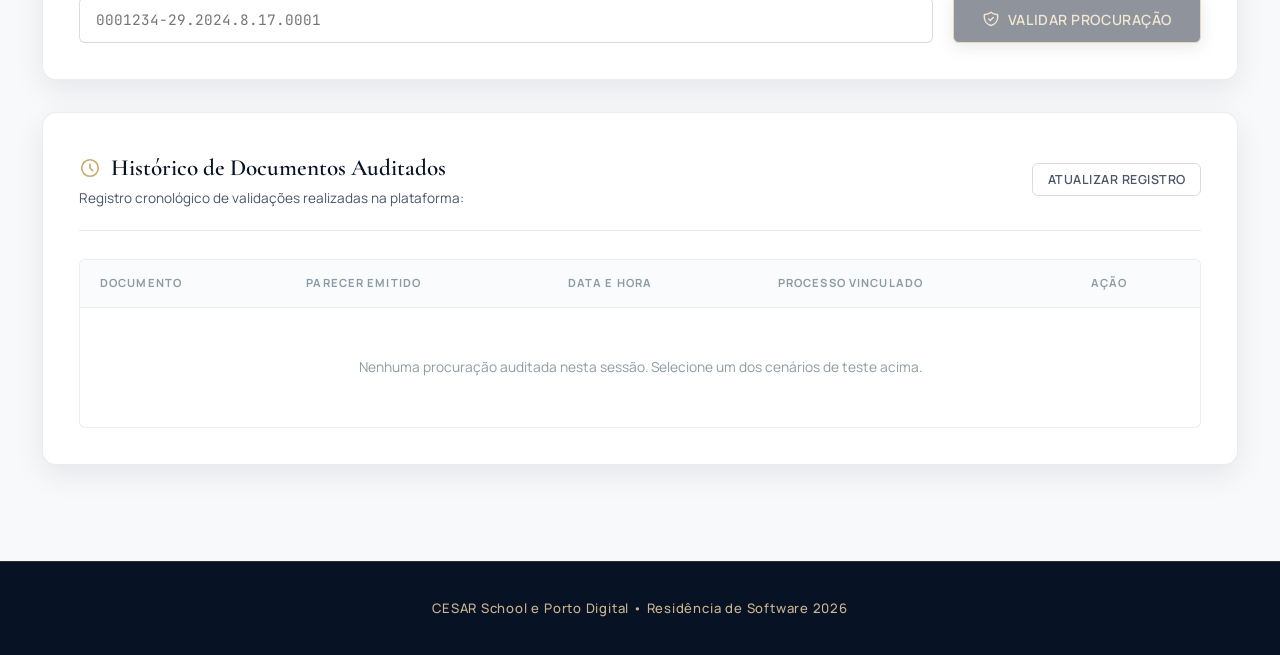
==== commit 8acafef6: "fix: corrige o sistema de ponta a ponta e reconstroi a tela Back-end - CnjValidator: digito verifica" ====
--- a/ABRIR_SITE.html
+++ b/ABRIR_SITE.html
@@ -1125,7 +1125,7 @@
       <div class="form-row">
         <div class="form-group-legal">
           <label class="field-label" for="numeroProcessoInput">Número do Processo Judicial (CNJ)</label>
-          <input type="text" class="field-input" id="numeroProcessoInput" placeholder="0001234-56.2024.8.17.0001" maxlength="25" />
+          <input type="text" class="field-input" id="numeroProcessoInput" placeholder="0001234-29.2024.8.17.0001" maxlength="25" />
         </div>
         <button class="btn-institution btn-institution-primary" id="btnValidar" disabled onclick="processarEnvio()">
           <svg width="18" height="18" viewBox="0 0 24 24" fill="none" stroke="currentColor" stroke-width="2">
@@ -1217,10 +1217,10 @@
       status: 'APROVADO',
       mensagem: 'Instrumento de mandato plenamente regular. Atende a todos os requisitos do Código de Processo Civil e provimentos do TJPE.',
       nomeArquivo: 'procuracao_ad_judicia_tjpe_valida.pdf',
-      numeroProcessoCnj: '0001234-56.2024.8.17.0001',
+      numeroProcessoCnj: '0001234-29.2024.8.17.0001',
       dataProcessamento: new Date().toISOString(),
       dadosExtraidos: {
-        numeroProcessoCnj: '0001234-56.2024.8.17.0001',
+        numeroProcessoCnj: '0001234-29.2024.8.17.0001',
         nomeOutorgante: 'Maria Helena Albuquerque Cavalcanti',
         cpfCnpjOutorgante: '123.456.789-09',
         nomeOutorgado: 'Dr. Roberto de Souza Leão',
